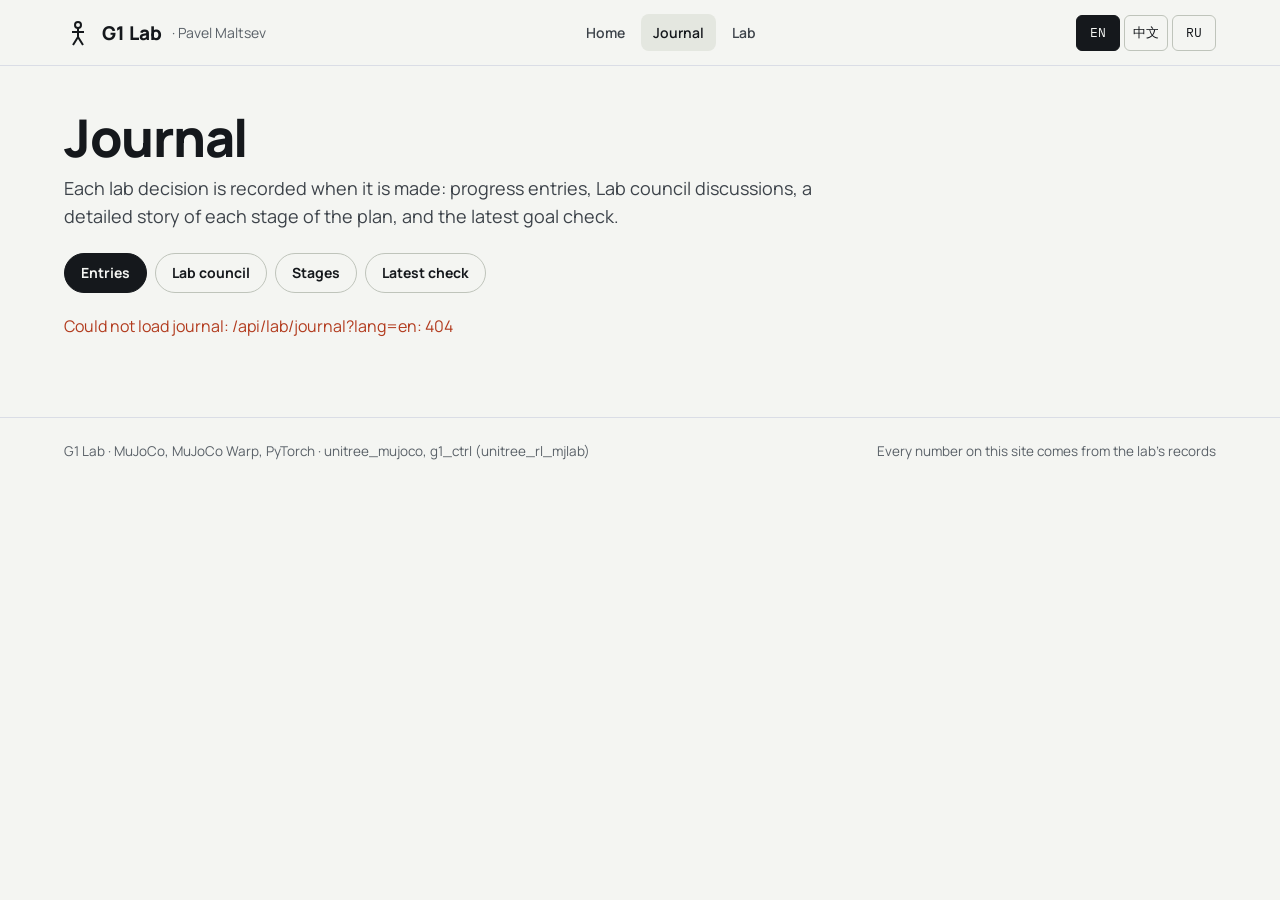
==== humanoid_sim/web/journal.html @ 0b7259b4 "G1 Lab: a home lab that teaches a Unitree G1 to walk, from scratch MuJoCo + PPO training of the Unit" ====
<!doctype html>
<html lang="ru">
  <head>
    <meta charset="utf-8" />
    <meta name="viewport" content="width=device-width, initial-scale=1" />
    <meta name="site-mode" content="live" />
    <title>Журнал · G1 Lab</title>
    <link rel="preconnect" href="https://fonts.googleapis.com" />
    <link
      rel="stylesheet"
      href="https://fonts.googleapis.com/css2?family=IBM+Plex+Mono:wght@400;500&family=Manrope:wght@400;500;600;700;800&display=swap"
    />
    <link rel="stylesheet" href="site.css" />
    <style>
      /* The journal page only; the shared tokens and components are in site.css. */
      .j-page {
        padding-top: 44px;
        padding-bottom: 64px;
        overflow-wrap: anywhere;
      }
      .j-page :is(a, button, summary, [role='tabpanel']):focus-visible {
        outline: 2px solid var(--link);
        outline-offset: 2px;
      }
      .j-head h1 {
        margin-bottom: 10px;
      }
      .j-head .lead {
        margin-bottom: 22px;
      }
      .j-tabs {
        margin-bottom: 22px;
      }
      .j-tabs .chip {
        display: inline-flex;
        align-items: center;
        gap: 8px;
      }
      .j-count {
        font-family: var(--mono);
        font-size: 12.5px;
        font-weight: 500;
        opacity: 0.8;
      }
      .j-count:empty {
        display: none;
      }
      .j-status {
        margin: 0 0 16px;
        color: var(--ink-3);
      }
      .j-status.error {
        color: var(--bad);
      }
      .j-status:empty {
        display: none;
      }
      .j-sr {
        position: absolute;
        width: 1px;
        height: 1px;
        overflow: hidden;
        clip: rect(0 0 0 0);
        white-space: nowrap;
      }

      /* Text */
      .j-meta {
        margin: 0;
        font-family: var(--mono);
        font-size: 12.5px;
        color: var(--ink-3);
      }
      .j-meta a {
        color: inherit;
        text-decoration: none;
      }
      .j-meta a:hover {
        color: var(--link);
        text-decoration: underline;
      }
      .j-title {
        margin: 0;
        font-size: 19px;
        line-height: 1.3;
        font-weight: 800;
        letter-spacing: 0;
      }
      .j-title a {
        color: inherit;
        text-decoration: none;
      }
      .j-title a:hover {
        color: var(--link);
      }
      .j-text p,
      .j-body > p {
        margin: 0 0 10px;
        max-width: 78ch;
        font-size: 15.5px;
        line-height: 1.62;
        color: var(--ink-2);
        white-space: pre-line;
      }
      .j-text p:last-child,
      .j-body > p:last-child {
        margin-bottom: 0;
      }
      .j-body > p b,
      .j-text b {
        color: var(--ink);
      }
      .j-tag {
        font-family: var(--mono);
        font-size: 12.5px;
        white-space: nowrap;
        color: var(--ink-4);
      }
      .j-tag.done {
        color: var(--good);
      }
      .j-tag.active {
        color: #b8470a;
      }
      .j-small {
        align-self: flex-start;
        min-height: 40px;
        padding: 0 16px;
        font-size: 14.5px;
      }

      /* Clips, pictures, figures */
      .j-clip {
        margin: 4px 0 0;
        max-width: 100%;
      }
      .j-play {
        position: relative;
        display: inline-block;
        max-width: 100%;
        padding: 0;
        border: 0;
        border-radius: 10px;
        overflow: hidden;
        background: #1b2027;
        cursor: pointer;
        vertical-align: top;
      }
      .j-play img,
      .j-still img {
        display: block;
        max-width: 100%;
        height: auto;
      }
      .j-play-label {
        position: absolute;
        left: 50%;
        top: 50%;
        transform: translate(-50%, -50%);
        padding: 9px 18px;
        border-radius: 999px;
        background: rgba(21, 24, 28, 0.84);
        color: #f4f5f2;
        font: 700 14px var(--sans);
        white-space: nowrap;
      }
      .j-play[aria-pressed='true'] .j-play-label {
        display: none;
      }
      .j-still {
        display: inline-block;
        max-width: 100%;
        margin-top: 4px;
        border: 1px solid var(--line);
        border-radius: 10px;
        overflow: hidden;
        align-self: flex-start;
      }
      .j-figure {
        margin: 6px 0 0;
      }
      .j-figure iframe {
        display: block;
        width: 100%;
        height: 680px; /* until the figure reports its own height */
        border: 0;
        border-radius: 10px;
        background: transparent;
      }
      .j-figure a {
        display: inline-block;
        margin-top: 6px;
        font-size: 13px;
      }

      /* Entries: the list, and beside it the plan, the latest check and the latest council */
      .j-layout {
        display: grid;
        grid-template-columns: minmax(0, 1fr);
        gap: 20px;
        align-items: start;
      }
      .j-list,
      .j-aside {
        display: flex;
        flex-direction: column;
        gap: 16px;
        min-width: 0;
      }
      @media (min-width: 980px) {
        .j-layout {
          grid-template-columns: minmax(0, 3fr) minmax(0, 2fr);
          gap: 28px;
        }
        .j-list {
          grid-column: 1;
          grid-row: 1;
        }
        .j-aside {
          grid-column: 2;
          grid-row: 1;
        }
      }
      .j-entry {
        gap: 10px;
      }
      .j-entry.j-focus {
        border-color: var(--accent-line);
        box-shadow: 0 0 0 3px var(--accent-soft);
      }
      .j-more {
        align-self: flex-start;
      }
      .j-aside .card {
        gap: 10px;
      }
      .j-aside .j-title {
        font-size: 17px;
        line-height: 1.35;
      }
      .j-aside h2.eyebrow {
        font-weight: 400;
      }
      .j-aside p {
        margin: 0;
        font-size: 14.5px;
        line-height: 1.55;
        color: var(--ink-2);
      }
      .j-plan {
        list-style: none;
        margin: 0;
        padding: 0;
      }
      .j-plan li {
        display: flex;
        justify-content: space-between;
        align-items: baseline;
        gap: 10px;
        padding: 9px 0;
        border-bottom: 1px solid var(--line-soft);
        font-size: 14.5px;
      }
      .j-plan li:last-child {
        border-bottom: 0;
      }
      .j-plan a {
        color: var(--ink);
        text-decoration: none;
      }
      .j-plan a:hover {
        color: var(--link);
        text-decoration: underline;
      }
      .j-ticks {
        font-family: var(--mono);
        font-weight: 700;
        letter-spacing: 2px;
      }
      .j-ticks .ok {
        color: var(--good);
      }
      .j-ticks .fail {
        color: var(--bad);
      }
      .j-ticks .unknown {
        color: var(--ink-4);
      }
      .j-now p {
        margin: 0;
        font-size: 14.5px;
        line-height: 1.55;
        color: var(--ink-2);
      }
      .j-now p + p {
        margin-top: 6px;
      }
      .j-stale {
        padding: 8px 12px;
        border-radius: 8px;
        background: var(--accent-soft);
        border: 1px solid var(--accent-line);
      }

      /* Folding blocks (council iterations, path steps) */
      details.j-fold > summary {
        position: relative;
        display: flex;
        flex-direction: column;
        gap: 4px;
        padding-left: 22px;
        list-style: none;
        cursor: pointer;
      }
      details.j-fold > summary::-webkit-details-marker {
        display: none;
      }
      details.j-fold > summary::before {
        content: '▸';
        position: absolute;
        left: 0;
        top: 0;
        color: var(--ink-3);
      }
      details.j-fold[open] > summary::before {
        content: '▾';
      }
      details.j-fold[open] > summary .j-note {
        display: none;
      }
      .j-note {
        font-size: 14.5px;
        line-height: 1.5;
        color: var(--ink-3);
      }
      .j-body {
        margin-top: 14px;
        display: flex;
        flex-direction: column;
        gap: 12px;
        min-width: 0;
      }

      /* Lab council */
      .j-council {
        display: flex;
        flex-direction: column;
        gap: 16px;
      }
      .j-said {
        list-style: none;
        margin: 0;
        padding: 0;
        display: flex;
        flex-direction: column;
        gap: 12px;
      }
      .j-said li {
        display: grid;
        grid-template-columns: 112px minmax(0, 1fr);
        gap: 12px;
        align-items: start;
      }
      .j-said p {
        margin: 0;
        font-size: 15px;
        line-height: 1.58;
        color: var(--ink-2);
        white-space: pre-line;
      }
      .j-role {
        padding: 4px 6px;
        border-radius: 6px;
        background: var(--ink-3);
        color: #ffffff;
        font-size: 12.5px;
        font-weight: 700;
        text-align: center;
      }
      .j-role.lead {
        background: var(--ink);
      }
      .j-role.scout {
        background: var(--link);
      }
      .j-role.critic {
        background: var(--bad);
      }
      .j-role.analyst {
        background: var(--good);
      }
      .j-role.watch {
        background: #6b5617;
      }
      .j-role.chronicler {
        background: #6c4a96;
      }
      .j-role.engineer {
        background: #24676b;
      }
      .j-decision {
        padding: 12px 14px;
        border-radius: 10px;
        background: var(--ground);
        font-size: 15px;
        line-height: 1.58;
        white-space: pre-line;
      }
      @media (max-width: 560px) {
        .j-said li {
          grid-template-columns: minmax(0, 1fr);
          gap: 4px;
        }
        .j-role {
          justify-self: start;
          padding: 3px 10px;
        }
      }

      /* Stages: the roadmap, and one stage's story */
      .j-stages {
        list-style: none;
        margin: 0;
        padding: 0;
        display: grid;
        grid-template-columns: repeat(auto-fill, minmax(min(100%, 340px), 1fr));
        gap: 16px;
      }
      .j-stage {
        gap: 10px;
      }
      /* The stages done and under way are told at full width, the ones ahead side by side. */
      .j-stage.done,
      .j-stage.active {
        grid-column: 1 / -1;
      }
      .j-stage .j-text p {
        font-size: 15px;
      }
      .j-stage .button {
        margin-top: auto;
      }
      .j-back {
        margin: 0 0 14px;
        font-weight: 700;
      }
      .j-story {
        display: flex;
        flex-direction: column;
        gap: 18px;
      }
      .j-story-head {
        gap: 10px;
      }
      .j-story-head h2 {
        font-size: clamp(24px, 3.4vw, 30px);
        line-height: 1.15;
      }
      .j-toc {
        display: flex;
        flex-wrap: wrap;
        gap: 6px;
        margin-top: 6px;
      }
      .j-toc button {
        max-width: 100%;
        min-height: 36px;
        padding: 6px 12px;
        border: 1px solid #bfc4bb;
        border-radius: 999px;
        background: var(--card);
        color: var(--ink);
        font: 600 13.5px var(--sans);
        text-align: left;
        cursor: pointer;
      }
      .j-section {
        gap: 12px;
      }
      .j-section h3 {
        font-size: 20px;
      }
      .v-best {
        --v: var(--good);
        --vt: var(--good);
      }
      .v-control {
        --v: #9aa3ab;
        --vt: var(--ink-3);
      }
      .v-dead_end {
        --v: var(--bad);
        --vt: var(--bad);
      }
      .v-active {
        --v: var(--accent);
        --vt: #b8470a;
      }
      .j-strip {
        display: flex;
        gap: 2px;
      }
      .j-strip button {
        flex: 1 1 0;
        min-width: 0;
        height: 34px;
        padding: 0;
        border: 0;
        border-radius: 3px;
        background: var(--v, var(--line));
        cursor: pointer;
      }
      .j-strip button:hover {
        outline: 2px solid var(--ink);
        outline-offset: 1px;
      }
      .j-legend {
        display: flex;
        flex-wrap: wrap;
        gap: 6px 16px;
        margin: 0;
        font-size: 13.5px;
        color: var(--ink-2);
      }
      .j-legend i {
        display: inline-block;
        width: 10px;
        height: 10px;
        margin-right: 6px;
        border-radius: 2px;
        background: var(--v);
      }
      .j-hint {
        margin: 0;
        font-size: 14px;
        line-height: 1.5;
        color: var(--ink-3);
      }
      .j-link {
        padding: 0;
        border: 0;
        background: none;
        color: var(--link);
        font: inherit;
        font-weight: 700;
        cursor: pointer;
      }
      .j-steps {
        list-style: none;
        margin: 0;
        padding: 0;
        border-top: 1px solid var(--line-soft);
      }
      .j-steps > li {
        padding: 10px 0 10px 12px;
        border-left: 3px solid var(--v, var(--line));
        border-bottom: 1px solid var(--line-soft);
      }
      details.j-step > summary {
        flex-direction: row;
        flex-wrap: wrap;
        align-items: baseline;
        column-gap: 10px;
      }
      .j-step-n {
        min-width: 2ch;
        font-family: var(--mono);
        font-size: 13px;
        color: var(--ink-4);
      }
      .j-step-title {
        margin: 0;
        font-size: 15.5px;
        line-height: 1.4;
        font-weight: 700;
      }
      .j-verdict {
        font-family: var(--mono);
        font-size: 12.5px;
        color: var(--vt, var(--ink-3));
        white-space: nowrap;
      }
      .j-has-clip {
        font-size: 12px;
        color: var(--ink-3);
      }
      .j-steps .j-body > p {
        font-size: 15px;
      }
      .j-races {
        display: grid;
        grid-template-columns: repeat(auto-fill, minmax(min(100%, 320px), 1fr));
        gap: 16px;
      }
      .j-race-card {
        gap: 10px;
        background: var(--ground);
      }
      .j-race-card .j-text p {
        font-size: 14.5px;
      }

      /* The latest goal check */
      .j-check {
        gap: 12px;
      }
      .j-score {
        margin: 0;
        font-size: 16px;
        font-weight: 700;
      }
      table.j-checks {
        min-width: 0;
      }
      table.j-checks .j-mark {
        display: inline-block;
        min-width: 1.4em;
        font-family: var(--mono);
        font-weight: 700;
        color: var(--ink-4);
      }
      table.j-checks .ok .j-mark {
        color: var(--good);
      }
      table.j-checks .fail .j-mark,
      table.j-checks .fail td.num {
        color: var(--bad);
      }
      @media (max-width: 640px) {
        table.j-checks thead {
          position: absolute;
          width: 1px;
          height: 1px;
          overflow: hidden;
          clip: rect(0 0 0 0);
        }
        table.j-checks tr {
          display: grid;
          grid-template-columns: minmax(0, 1fr) minmax(0, 1fr);
          column-gap: 12px;
          padding: 10px 0;
          border-bottom: 1px solid var(--line);
        }
        table.j-checks td {
          display: block;
          padding: 2px 0;
          border: 0;
        }
        table.j-checks td:first-child {
          grid-column: 1 / -1;
          font-weight: 700;
        }
        table.j-checks td[data-label]::before {
          content: attr(data-label);
          display: block;
          font: 700 11.5px var(--sans);
          letter-spacing: 0.04em;
          text-transform: uppercase;
          color: var(--ink-3);
        }
      }
    </style>
  </head>
  <body>
    <main class="wrap j-page">
      <div class="j-head">
        <h1>Журнал</h1>
        <p class="lead">
          Каждое решение лаборатории записывается тогда, когда его принимают: записи о ходе работы,
          обсуждения совета лаборатории, подробный рассказ о каждом этапе плана и последняя проверка цели.
        </p>
      </div>
      <div id="journal-tabs" class="chips j-tabs" role="tablist" aria-label="Разделы журнала">
        <button
          type="button"
          class="chip"
          role="tab"
          id="tab-entries"
          data-view="entries"
          aria-controls="view-entries"
          aria-selected="true"
        >
          Записи <span class="j-count" data-count="entries"></span>
        </button>
        <button
          type="button"
          class="chip"
          role="tab"
          id="tab-council"
          data-view="council"
          aria-controls="view-council"
          aria-selected="false"
          tabindex="-1"
        >
          Совет лаборатории <span class="j-count" data-count="council"></span>
        </button>
        <button
          type="button"
          class="chip"
          role="tab"
          id="tab-stages"
          data-view="stages"
          aria-controls="view-stages"
          aria-selected="false"
          tabindex="-1"
        >
          Этапы <span class="j-count" data-count="stages"></span>
        </button>
        <button
          type="button"
          class="chip"
          role="tab"
          id="tab-check"
          data-view="check"
          aria-controls="view-check"
          aria-selected="false"
          tabindex="-1"
        >
          Последняя проверка <span class="j-count" data-count="check"></span>
        </button>
      </div>
      <p id="journal-status" class="j-status" role="status">Загружаем журнал…</p>
      <section id="view-entries" role="tabpanel" aria-labelledby="tab-entries" tabindex="0"></section>
      <section id="view-council" role="tabpanel" aria-labelledby="tab-council" tabindex="0" hidden></section>
      <section id="view-stages" role="tabpanel" aria-labelledby="tab-stages" tabindex="0" hidden></section>
      <section id="view-check" role="tabpanel" aria-labelledby="tab-check" tabindex="0" hidden></section>
    </main>
    <script type="module" src="journal.js"></script>
  </body>
</html>
---- humanoid_sim/web/site.css ----
/* The lab's single site (site.html, journal.html, lab.html): one look for the public pages and the lab's own.
   Light only; the tokens are the design of the Unitree mockup (Manrope + IBM Plex Mono, ink on a pale ground,
   one orange accent for "in progress"). */
:root {
  color-scheme: light;
  --ground: #f4f5f2;
  --card: #ffffff;
  --line: #dadde6;
  --line-soft: #eceee9;
  --ink: #15181c;
  --ink-2: #3d434a;
  --ink-3: #5a6168;
  --ink-4: #8a9199;
  --dark: #15181c;
  --dark-line: #343b44;
  --dark-ink: #c9cfd5;
  --dark-ink-2: #b9c0c7;
  --accent: #e8590c;
  --accent-soft: #fff4ec;
  --accent-line: #f0b28e;
  --good: #1f7a4d;
  --bad: #b23b1e;
  --link: #0b5fa5;
  --link-hover: #083f6e;
  --link-on-dark: #8cc4f2;
  --sans: 'Manrope', system-ui, sans-serif;
  --mono: 'IBM Plex Mono', ui-monospace, monospace;
  --wide: 1200px;
  --radius: 14px;
}
* {
  box-sizing: border-box;
}
html {
  scroll-behavior: smooth;
}
body {
  margin: 0;
  background: var(--ground);
  color: var(--ink);
  font-family: var(--sans);
  -webkit-font-smoothing: antialiased;
}
a {
  color: var(--link);
}
a:hover {
  color: var(--link-hover);
}
code {
  font-family: var(--mono);
  font-size: 0.92em;
}
img {
  max-width: 100%;
}
.wrap {
  max-width: var(--wide);
  margin: 0 auto;
  padding: 0 24px;
}
.section {
  padding: 56px 0;
}
.band {
  background: var(--card);
  border-top: 1px solid var(--line);
  border-bottom: 1px solid var(--line);
}
.dark {
  background: var(--dark);
  color: #f4f5f2;
}
.dark p {
  color: var(--dark-ink-2);
}
.dark a {
  color: var(--link-on-dark);
}
h1 {
  margin: 0;
  font-size: clamp(34px, 4.8vw, 52px);
  line-height: 1.06;
  letter-spacing: -0.025em;
  font-weight: 800;
}
h2 {
  margin: 0 0 6px;
  font-size: 30px;
  font-weight: 800;
  letter-spacing: -0.015em;
}
h3 {
  margin: 0;
  font-size: 18px;
  font-weight: 800;
}
.lead {
  margin: 0;
  font-size: 18px;
  line-height: 1.55;
  color: var(--ink-2);
  max-width: 760px;
}
.note {
  margin: 0 0 24px;
  font-size: 16px;
  line-height: 1.55;
  color: var(--ink-2);
  max-width: 860px;
}
.eyebrow {
  margin: 0;
  font-family: var(--mono);
  font-size: 13px;
  letter-spacing: 0.06em;
  text-transform: uppercase;
  color: var(--ink-3);
}
.mono {
  font-family: var(--mono);
}
.muted {
  color: var(--ink-3);
}
.weak {
  color: var(--bad);
}
.grid {
  display: grid;
  gap: 16px;
}
.grid.cards-220 {
  grid-template-columns: repeat(auto-fit, minmax(220px, 1fr));
}
.grid.cards-260 {
  grid-template-columns: repeat(auto-fill, minmax(260px, 1fr));
}
.grid.cards-340 {
  grid-template-columns: repeat(auto-fit, minmax(340px, 1fr));
}
.card {
  background: var(--card);
  border: 1px solid var(--line);
  border-radius: var(--radius);
  padding: 20px;
  display: flex;
  flex-direction: column;
  gap: 8px;
}
.card.accent {
  background: var(--accent-soft);
  border-color: var(--accent-line);
}
.dark .card {
  background: transparent;
  border-color: var(--dark-line);
}
.stat {
  font-family: var(--mono);
  font-size: 34px;
  font-weight: 500;
  letter-spacing: -0.02em;
}
.media {
  background: #1b2027;
  border-radius: 12px;
  overflow: hidden;
}
.media img {
  display: block;
  width: 100%;
  height: 100%;
  object-fit: cover;
}
.clip-card {
  margin: 0;
  border: 1px solid var(--line);
  border-radius: 12px;
  overflow: hidden;
  background: var(--card);
  display: flex;
  flex-direction: column;
}
.clip-card .media {
  border-radius: 0;
  aspect-ratio: 4 / 3;
}
.clip-card figcaption {
  padding: 12px 14px;
  display: flex;
  flex-direction: column;
  gap: 4px;
  font-size: 13.5px;
  line-height: 1.45;
  color: var(--ink-2);
}
.clip-card figcaption b {
  font-size: 16px;
  color: var(--ink);
}
.button {
  display: inline-flex;
  align-items: center;
  justify-content: center;
  min-height: 48px;
  padding: 0 22px;
  border-radius: 10px;
  background: var(--ink);
  color: #f4f5f2;
  border: 1.5px solid var(--ink);
  text-decoration: none;
  font: 700 16px var(--sans);
  cursor: pointer;
}
.button:hover {
  color: #ffffff;
}
.button.ghost {
  background: transparent;
  color: var(--ink);
}
.chips {
  display: flex;
  flex-wrap: wrap;
  gap: 8px;
}
.chip {
  min-height: 40px;
  padding: 0 16px;
  border-radius: 999px;
  border: 1px solid #bfc4bb;
  background: transparent;
  color: var(--ink);
  font: 700 14px var(--sans);
  cursor: pointer;
}
.chip[aria-pressed='true'],
.chip[aria-selected='true'] {
  background: var(--ink);
  border-color: var(--ink);
  color: #f4f5f2;
}
table.data {
  border-collapse: collapse;
  width: 100%;
  min-width: 640px;
  font-size: 15px;
}
table.data th,
table.data td {
  text-align: left;
  padding: 10px 12px;
  border-bottom: 1px solid var(--line);
  vertical-align: top;
}
table.data th {
  font-weight: 700;
  font-size: 13px;
  color: var(--ink-3);
  text-transform: uppercase;
  letter-spacing: 0.04em;
}
table.data td.num {
  font-family: var(--mono);
  font-size: 14px;
}
.scroll-x {
  overflow-x: auto;
}

/* Header shared by every page (site.js renderHeader). */
.site-header {
  border-bottom: 1px solid var(--line);
  background: var(--ground);
  position: sticky;
  top: 0;
  z-index: 10;
}
.site-header .wrap {
  padding-top: 14px;
  padding-bottom: 14px;
  display: flex;
  flex-wrap: wrap;
  align-items: center;
  justify-content: space-between;
  gap: 12px;
}
.brand {
  display: flex;
  align-items: center;
  gap: 10px;
  text-decoration: none;
  color: var(--ink);
}
.brand b {
  font-size: 19px;
  font-weight: 800;
}
.brand span {
  font-size: 14px;
  color: var(--ink-3);
}
.site-nav {
  display: flex;
  flex-wrap: wrap;
  gap: 4px;
  font-size: 14px;
  font-weight: 600;
}
.site-nav a {
  padding: 9px 12px;
  border-radius: 8px;
  text-decoration: none;
  color: var(--ink-2);
}
.site-nav a[aria-current='page'] {
  background: #e4e7e0;
  color: var(--ink);
}
.languages {
  display: flex;
  gap: 4px;
  font-family: var(--mono);
  font-size: 13px;
}
.languages button {
  min-width: 44px;
  min-height: 36px;
  border: 1px solid #bfc4bb;
  background: transparent;
  color: var(--ink);
  border-radius: 6px;
  font: inherit;
  cursor: pointer;
}
.languages button[aria-pressed='true'] {
  border-color: var(--ink);
  background: var(--ink);
  color: #f4f5f2;
}
.site-footer {
  border-top: 1px solid var(--line);
}
.site-footer .wrap {
  padding-top: 24px;
  padding-bottom: 24px;
  display: flex;
  flex-wrap: wrap;
  justify-content: space-between;
  gap: 12px;
  font-size: 13.5px;
  color: var(--ink-3);
}
@media (max-width: 640px) {
  /* One compact bar on a phone: brand and languages on the first row, the pages below; not sticky. */
  .site-header {
    position: static;
  }
  .site-header .wrap {
    padding-top: 10px;
    padding-bottom: 10px;
    gap: 6px 10px;
  }
  .brand span {
    display: none;
  }
  .site-nav {
    order: 3;
    width: 100%;
  }
  .site-nav a {
    padding: 7px 10px;
  }
  .languages button {
    min-width: 40px;
    min-height: 34px;
  }
  .section {
    padding: 40px 0;
  }
  h2 {
    font-size: 26px;
  }
  .wrap {
    padding: 0 16px;
  }
}
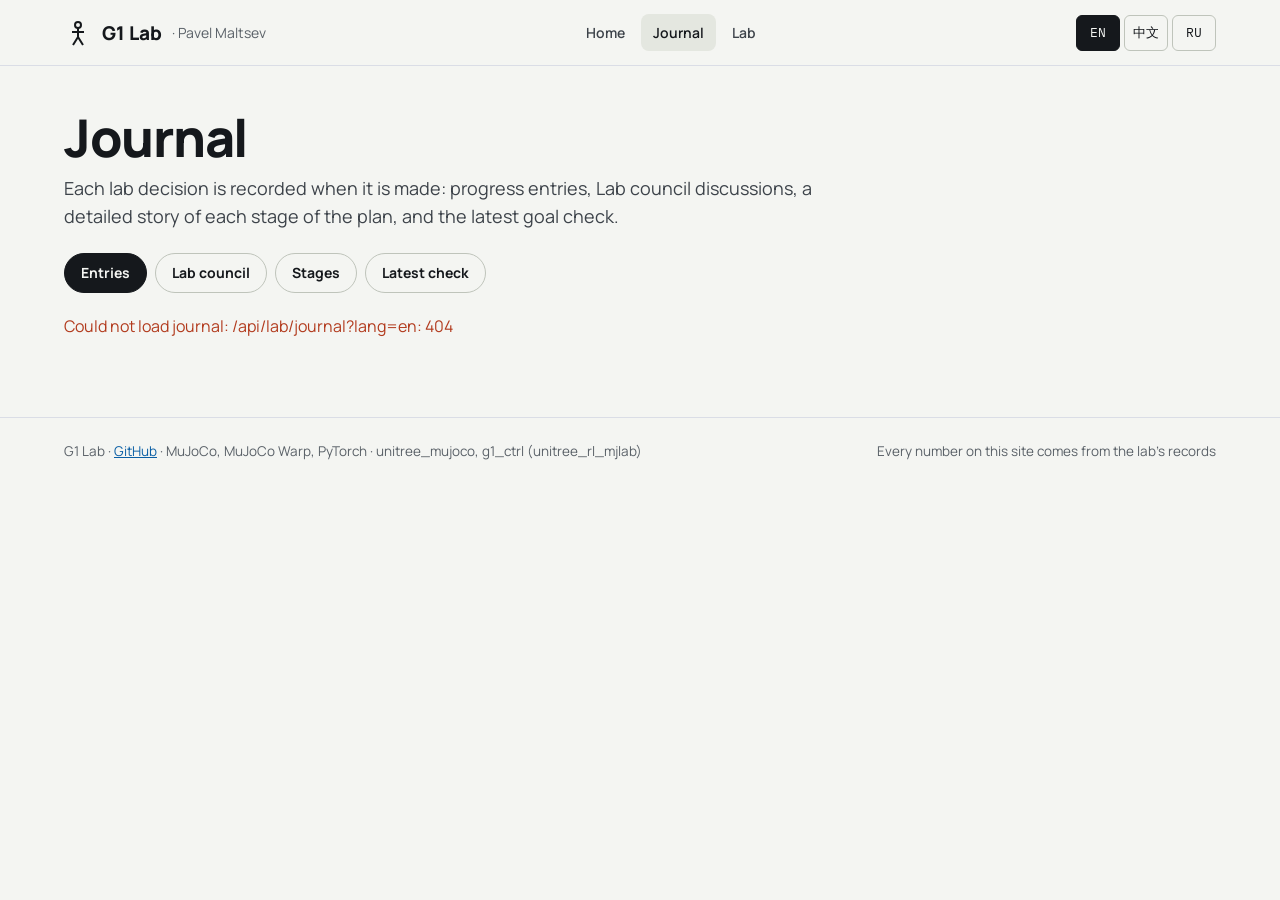
==== commit f7ccf805: "Lab update 2026-10-25 - lab-knowledge: branches 47-49, symmetry and speed (critic it45r) - progres: " ====
--- a/humanoid_sim/web/journal.html
+++ b/humanoid_sim/web/journal.html
@@ -398,6 +398,9 @@
       .j-role.engineer {
         background: #24676b;
       }
+      .j-role.reviewer {
+        background: #8a4a12;
+      }
       .j-decision {
         padding: 12px 14px;
         border-radius: 10px;
@@ -626,6 +629,19 @@
       table.j-checks .fail td.num {
         color: var(--bad);
       }
+      /* The skills check: a heading row per skill, the note of what held in the last column */
+      table.j-skills tr.j-skill th {
+        padding-top: 16px;
+        text-align: left;
+        font-weight: 800;
+        color: var(--ink);
+      }
+      table.j-skills td.j-note {
+        font-size: 13.5px;
+      }
+      table.j-skills .fail td.j-note {
+        color: var(--bad);
+      }
       @media (max-width: 640px) {
         table.j-checks thead {
           position: absolute;
@@ -646,7 +662,8 @@
           padding: 2px 0;
           border: 0;
         }
-        table.j-checks td:first-child {
+        table.j-checks td:first-child,
+        table.j-skills tr.j-skill th {
           grid-column: 1 / -1;
           font-weight: 700;
         }
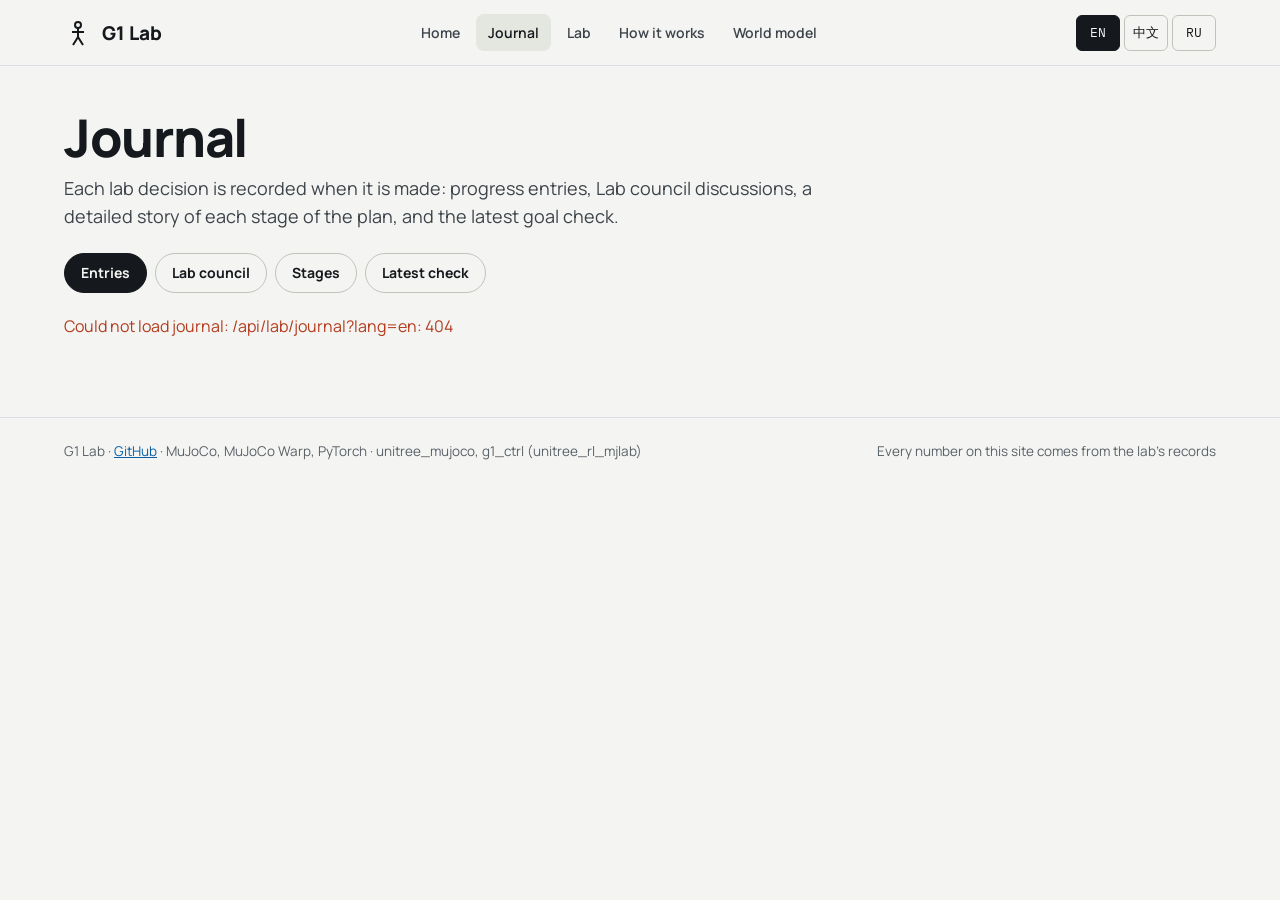
==== commit 5126adb2: "Lab update 2026-10-30 - tests: the home page without number cards; world.html's posters checked agai" ====
--- a/humanoid_sim/web/journal.html
+++ b/humanoid_sim/web/journal.html
@@ -1,747 +1,745 @@
-<!doctype html>
-<html lang="ru">
-  <head>
-    <meta charset="utf-8" />
-    <meta name="viewport" content="width=device-width, initial-scale=1" />
-    <meta name="site-mode" content="live" />
-    <title>Журнал · G1 Lab</title>
-    <link rel="preconnect" href="https://fonts.googleapis.com" />
-    <link
-      rel="stylesheet"
-      href="https://fonts.googleapis.com/css2?family=IBM+Plex+Mono:wght@400;500&family=Manrope:wght@400;500;600;700;800&display=swap"
-    />
-    <link rel="stylesheet" href="site.css" />
-    <style>
-      /* The journal page only; the shared tokens and components are in site.css. */
-      .j-page {
-        padding-top: 44px;
-        padding-bottom: 64px;
-        overflow-wrap: anywhere;
-      }
-      .j-page :is(a, button, summary, [role='tabpanel']):focus-visible {
-        outline: 2px solid var(--link);
-        outline-offset: 2px;
-      }
-      .j-head h1 {
-        margin-bottom: 10px;
-      }
-      .j-head .lead {
-        margin-bottom: 22px;
-      }
-      .j-tabs {
-        margin-bottom: 22px;
-      }
-      .j-tabs .chip {
-        display: inline-flex;
-        align-items: center;
-        gap: 8px;
-      }
-      .j-count {
-        font-family: var(--mono);
-        font-size: 12.5px;
-        font-weight: 500;
-        opacity: 0.8;
-      }
-      .j-count:empty {
-        display: none;
-      }
-      .j-status {
-        margin: 0 0 16px;
-        color: var(--ink-3);
-      }
-      .j-status.error {
-        color: var(--bad);
-      }
-      .j-status:empty {
-        display: none;
-      }
-      .j-sr {
-        position: absolute;
-        width: 1px;
-        height: 1px;
-        overflow: hidden;
-        clip: rect(0 0 0 0);
-        white-space: nowrap;
-      }
-
-      /* Text */
-      .j-meta {
-        margin: 0;
-        font-family: var(--mono);
-        font-size: 12.5px;
-        color: var(--ink-3);
-      }
-      .j-meta a {
-        color: inherit;
-        text-decoration: none;
-      }
-      .j-meta a:hover {
-        color: var(--link);
-        text-decoration: underline;
-      }
-      .j-title {
-        margin: 0;
-        font-size: 19px;
-        line-height: 1.3;
-        font-weight: 800;
-        letter-spacing: 0;
-      }
-      .j-title a {
-        color: inherit;
-        text-decoration: none;
-      }
-      .j-title a:hover {
-        color: var(--link);
-      }
-      .j-text p,
-      .j-body > p {
-        margin: 0 0 10px;
-        max-width: 78ch;
-        font-size: 15.5px;
-        line-height: 1.62;
-        color: var(--ink-2);
-        white-space: pre-line;
-      }
-      .j-text p:last-child,
-      .j-body > p:last-child {
-        margin-bottom: 0;
-      }
-      .j-body > p b,
-      .j-text b {
-        color: var(--ink);
-      }
-      .j-tag {
-        font-family: var(--mono);
-        font-size: 12.5px;
-        white-space: nowrap;
-        color: var(--ink-4);
-      }
-      .j-tag.done {
-        color: var(--good);
-      }
-      .j-tag.active {
-        color: #b8470a;
-      }
-      .j-small {
-        align-self: flex-start;
-        min-height: 40px;
-        padding: 0 16px;
-        font-size: 14.5px;
-      }
-
-      /* Clips, pictures, figures */
-      .j-clip {
-        margin: 4px 0 0;
-        max-width: 100%;
-      }
-      .j-play {
-        position: relative;
-        display: inline-block;
-        max-width: 100%;
-        padding: 0;
-        border: 0;
-        border-radius: 10px;
-        overflow: hidden;
-        background: #1b2027;
-        cursor: pointer;
-        vertical-align: top;
-      }
-      .j-play img,
-      .j-still img {
-        display: block;
-        max-width: 100%;
-        height: auto;
-      }
-      .j-play-label {
-        position: absolute;
-        left: 50%;
-        top: 50%;
-        transform: translate(-50%, -50%);
-        padding: 9px 18px;
-        border-radius: 999px;
-        background: rgba(21, 24, 28, 0.84);
-        color: #f4f5f2;
-        font: 700 14px var(--sans);
-        white-space: nowrap;
-      }
-      .j-play[aria-pressed='true'] .j-play-label {
-        display: none;
-      }
-      .j-still {
-        display: inline-block;
-        max-width: 100%;
-        margin-top: 4px;
-        border: 1px solid var(--line);
-        border-radius: 10px;
-        overflow: hidden;
-        align-self: flex-start;
-      }
-      .j-figure {
-        margin: 6px 0 0;
-      }
-      .j-figure iframe {
-        display: block;
-        width: 100%;
-        height: 680px; /* until the figure reports its own height */
-        border: 0;
-        border-radius: 10px;
-        background: transparent;
-      }
-      .j-figure a {
-        display: inline-block;
-        margin-top: 6px;
-        font-size: 13px;
-      }
-
-      /* Entries: the list, and beside it the plan, the latest check and the latest council */
-      .j-layout {
-        display: grid;
-        grid-template-columns: minmax(0, 1fr);
-        gap: 20px;
-        align-items: start;
-      }
-      .j-list,
-      .j-aside {
-        display: flex;
-        flex-direction: column;
-        gap: 16px;
-        min-width: 0;
-      }
-      @media (min-width: 980px) {
-        .j-layout {
-          grid-template-columns: minmax(0, 3fr) minmax(0, 2fr);
-          gap: 28px;
-        }
-        .j-list {
-          grid-column: 1;
-          grid-row: 1;
-        }
-        .j-aside {
-          grid-column: 2;
-          grid-row: 1;
-        }
-      }
-      .j-entry {
-        gap: 10px;
-      }
-      .j-entry.j-focus {
-        border-color: var(--accent-line);
-        box-shadow: 0 0 0 3px var(--accent-soft);
-      }
-      .j-more {
-        align-self: flex-start;
-      }
-      .j-aside .card {
-        gap: 10px;
-      }
-      .j-aside .j-title {
-        font-size: 17px;
-        line-height: 1.35;
-      }
-      .j-aside h2.eyebrow {
-        font-weight: 400;
-      }
-      .j-aside p {
-        margin: 0;
-        font-size: 14.5px;
-        line-height: 1.55;
-        color: var(--ink-2);
-      }
-      .j-plan {
-        list-style: none;
-        margin: 0;
-        padding: 0;
-      }
-      .j-plan li {
-        display: flex;
-        justify-content: space-between;
-        align-items: baseline;
-        gap: 10px;
-        padding: 9px 0;
-        border-bottom: 1px solid var(--line-soft);
-        font-size: 14.5px;
-      }
-      .j-plan li:last-child {
-        border-bottom: 0;
-      }
-      .j-plan a {
-        color: var(--ink);
-        text-decoration: none;
-      }
-      .j-plan a:hover {
-        color: var(--link);
-        text-decoration: underline;
-      }
-      .j-ticks {
-        font-family: var(--mono);
-        font-weight: 700;
-        letter-spacing: 2px;
-      }
-      .j-ticks .ok {
-        color: var(--good);
-      }
-      .j-ticks .fail {
-        color: var(--bad);
-      }
-      .j-ticks .unknown {
-        color: var(--ink-4);
-      }
-      .j-now p {
-        margin: 0;
-        font-size: 14.5px;
-        line-height: 1.55;
-        color: var(--ink-2);
-      }
-      .j-now p + p {
-        margin-top: 6px;
-      }
-      .j-stale {
-        padding: 8px 12px;
-        border-radius: 8px;
-        background: var(--accent-soft);
-        border: 1px solid var(--accent-line);
-      }
-
-      /* Folding blocks (council iterations, path steps) */
-      details.j-fold > summary {
-        position: relative;
-        display: flex;
-        flex-direction: column;
-        gap: 4px;
-        padding-left: 22px;
-        list-style: none;
-        cursor: pointer;
-      }
-      details.j-fold > summary::-webkit-details-marker {
-        display: none;
-      }
-      details.j-fold > summary::before {
-        content: '▸';
-        position: absolute;
-        left: 0;
-        top: 0;
-        color: var(--ink-3);
-      }
-      details.j-fold[open] > summary::before {
-        content: '▾';
-      }
-      details.j-fold[open] > summary .j-note {
-        display: none;
-      }
-      .j-note {
-        font-size: 14.5px;
-        line-height: 1.5;
-        color: var(--ink-3);
-      }
-      .j-body {
-        margin-top: 14px;
-        display: flex;
-        flex-direction: column;
-        gap: 12px;
-        min-width: 0;
-      }
-
-      /* Lab council */
-      .j-council {
-        display: flex;
-        flex-direction: column;
-        gap: 16px;
-      }
-      .j-said {
-        list-style: none;
-        margin: 0;
-        padding: 0;
-        display: flex;
-        flex-direction: column;
-        gap: 12px;
-      }
-      .j-said li {
-        display: grid;
-        grid-template-columns: 112px minmax(0, 1fr);
-        gap: 12px;
-        align-items: start;
-      }
-      .j-said p {
-        margin: 0;
-        font-size: 15px;
-        line-height: 1.58;
-        color: var(--ink-2);
-        white-space: pre-line;
-      }
-      .j-role {
-        padding: 4px 6px;
-        border-radius: 6px;
-        background: var(--ink-3);
-        color: #ffffff;
-        font-size: 12.5px;
-        font-weight: 700;
-        text-align: center;
-      }
-      .j-role.lead {
-        background: var(--ink);
-      }
-      .j-role.scout {
-        background: var(--link);
-      }
-      .j-role.critic {
-        background: var(--bad);
-      }
-      .j-role.analyst {
-        background: var(--good);
-      }
-      .j-role.watch {
-        background: #6b5617;
-      }
-      .j-role.chronicler {
-        background: #6c4a96;
-      }
-      .j-role.engineer {
-        background: #24676b;
-      }
-      .j-role.reviewer {
-        background: #8a4a12;
-      }
-      .j-decision {
-        padding: 12px 14px;
-        border-radius: 10px;
-        background: var(--ground);
-        font-size: 15px;
-        line-height: 1.58;
-        white-space: pre-line;
-      }
-      @media (max-width: 560px) {
-        .j-said li {
-          grid-template-columns: minmax(0, 1fr);
-          gap: 4px;
-        }
-        .j-role {
-          justify-self: start;
-          padding: 3px 10px;
-        }
-      }
-
-      /* Stages: the roadmap, and one stage's story */
-      .j-stages {
-        list-style: none;
-        margin: 0;
-        padding: 0;
-        display: grid;
-        grid-template-columns: repeat(auto-fill, minmax(min(100%, 340px), 1fr));
-        gap: 16px;
-      }
-      .j-stage {
-        gap: 10px;
-      }
-      /* The stages done and under way are told at full width, the ones ahead side by side. */
-      .j-stage.done,
-      .j-stage.active {
-        grid-column: 1 / -1;
-      }
-      .j-stage .j-text p {
-        font-size: 15px;
-      }
-      .j-stage .button {
-        margin-top: auto;
-      }
-      .j-back {
-        margin: 0 0 14px;
-        font-weight: 700;
-      }
-      .j-story {
-        display: flex;
-        flex-direction: column;
-        gap: 18px;
-      }
-      .j-story-head {
-        gap: 10px;
-      }
-      .j-story-head h2 {
-        font-size: clamp(24px, 3.4vw, 30px);
-        line-height: 1.15;
-      }
-      .j-toc {
-        display: flex;
-        flex-wrap: wrap;
-        gap: 6px;
-        margin-top: 6px;
-      }
-      .j-toc button {
-        max-width: 100%;
-        min-height: 36px;
-        padding: 6px 12px;
-        border: 1px solid #bfc4bb;
-        border-radius: 999px;
-        background: var(--card);
-        color: var(--ink);
-        font: 600 13.5px var(--sans);
-        text-align: left;
-        cursor: pointer;
-      }
-      .j-section {
-        gap: 12px;
-      }
-      .j-section h3 {
-        font-size: 20px;
-      }
-      .v-best {
-        --v: var(--good);
-        --vt: var(--good);
-      }
-      .v-control {
-        --v: #9aa3ab;
-        --vt: var(--ink-3);
-      }
-      .v-dead_end {
-        --v: var(--bad);
-        --vt: var(--bad);
-      }
-      .v-active {
-        --v: var(--accent);
-        --vt: #b8470a;
-      }
-      .j-strip {
-        display: flex;
-        gap: 2px;
-      }
-      .j-strip button {
-        flex: 1 1 0;
-        min-width: 0;
-        height: 34px;
-        padding: 0;
-        border: 0;
-        border-radius: 3px;
-        background: var(--v, var(--line));
-        cursor: pointer;
-      }
-      .j-strip button:hover {
-        outline: 2px solid var(--ink);
-        outline-offset: 1px;
-      }
-      .j-legend {
-        display: flex;
-        flex-wrap: wrap;
-        gap: 6px 16px;
-        margin: 0;
-        font-size: 13.5px;
-        color: var(--ink-2);
-      }
-      .j-legend i {
-        display: inline-block;
-        width: 10px;
-        height: 10px;
-        margin-right: 6px;
-        border-radius: 2px;
-        background: var(--v);
-      }
-      .j-hint {
-        margin: 0;
-        font-size: 14px;
-        line-height: 1.5;
-        color: var(--ink-3);
-      }
-      .j-link {
-        padding: 0;
-        border: 0;
-        background: none;
-        color: var(--link);
-        font: inherit;
-        font-weight: 700;
-        cursor: pointer;
-      }
-      .j-steps {
-        list-style: none;
-        margin: 0;
-        padding: 0;
-        border-top: 1px solid var(--line-soft);
-      }
-      .j-steps > li {
-        padding: 10px 0 10px 12px;
-        border-left: 3px solid var(--v, var(--line));
-        border-bottom: 1px solid var(--line-soft);
-      }
-      details.j-step > summary {
-        flex-direction: row;
-        flex-wrap: wrap;
-        align-items: baseline;
-        column-gap: 10px;
-      }
-      .j-step-n {
-        min-width: 2ch;
-        font-family: var(--mono);
-        font-size: 13px;
-        color: var(--ink-4);
-      }
-      .j-step-title {
-        margin: 0;
-        font-size: 15.5px;
-        line-height: 1.4;
-        font-weight: 700;
-      }
-      .j-verdict {
-        font-family: var(--mono);
-        font-size: 12.5px;
-        color: var(--vt, var(--ink-3));
-        white-space: nowrap;
-      }
-      .j-has-clip {
-        font-size: 12px;
-        color: var(--ink-3);
-      }
-      .j-steps .j-body > p {
-        font-size: 15px;
-      }
-      .j-races {
-        display: grid;
-        grid-template-columns: repeat(auto-fill, minmax(min(100%, 320px), 1fr));
-        gap: 16px;
-      }
-      .j-race-card {
-        gap: 10px;
-        background: var(--ground);
-      }
-      .j-race-card .j-text p {
-        font-size: 14.5px;
-      }
-
-      /* The latest goal check */
-      .j-check {
-        gap: 12px;
-      }
-      .j-score {
-        margin: 0;
-        font-size: 16px;
-        font-weight: 700;
-      }
-      table.j-checks {
-        min-width: 0;
-      }
-      table.j-checks .j-mark {
-        display: inline-block;
-        min-width: 1.4em;
-        font-family: var(--mono);
-        font-weight: 700;
-        color: var(--ink-4);
-      }
-      table.j-checks .ok .j-mark {
-        color: var(--good);
-      }
-      table.j-checks .fail .j-mark,
-      table.j-checks .fail td.num {
-        color: var(--bad);
-      }
-      /* The skills check: a heading row per skill, the note of what held in the last column */
-      table.j-skills tr.j-skill th {
-        padding-top: 16px;
-        text-align: left;
-        font-weight: 800;
-        color: var(--ink);
-      }
-      table.j-skills td.j-note {
-        font-size: 13.5px;
-      }
-      table.j-skills .fail td.j-note {
-        color: var(--bad);
-      }
-      @media (max-width: 640px) {
-        table.j-checks thead {
-          position: absolute;
-          width: 1px;
-          height: 1px;
-          overflow: hidden;
-          clip: rect(0 0 0 0);
-        }
-        table.j-checks tr {
-          display: grid;
-          grid-template-columns: minmax(0, 1fr) minmax(0, 1fr);
-          column-gap: 12px;
-          padding: 10px 0;
-          border-bottom: 1px solid var(--line);
-        }
-        table.j-checks td {
-          display: block;
-          padding: 2px 0;
-          border: 0;
-        }
-        table.j-checks td:first-child,
-        table.j-skills tr.j-skill th {
-          grid-column: 1 / -1;
-          font-weight: 700;
-        }
-        table.j-checks td[data-label]::before {
-          content: attr(data-label);
-          display: block;
-          font: 700 11.5px var(--sans);
-          letter-spacing: 0.04em;
-          text-transform: uppercase;
-          color: var(--ink-3);
-        }
-      }
-    </style>
-  </head>
-  <body>
-    <main class="wrap j-page">
-      <div class="j-head">
-        <h1>Журнал</h1>
-        <p class="lead">
-          Каждое решение лаборатории записывается тогда, когда его принимают: записи о ходе работы,
-          обсуждения совета лаборатории, подробный рассказ о каждом этапе плана и последняя проверка цели.
-        </p>
-      </div>
-      <div id="journal-tabs" class="chips j-tabs" role="tablist" aria-label="Разделы журнала">
-        <button
-          type="button"
-          class="chip"
-          role="tab"
-          id="tab-entries"
-          data-view="entries"
-          aria-controls="view-entries"
-          aria-selected="true"
-        >
-          Записи <span class="j-count" data-count="entries"></span>
-        </button>
-        <button
-          type="button"
-          class="chip"
-          role="tab"
-          id="tab-council"
-          data-view="council"
-          aria-controls="view-council"
-          aria-selected="false"
-          tabindex="-1"
-        >
-          Совет лаборатории <span class="j-count" data-count="council"></span>
-        </button>
-        <button
-          type="button"
-          class="chip"
-          role="tab"
-          id="tab-stages"
-          data-view="stages"
-          aria-controls="view-stages"
-          aria-selected="false"
-          tabindex="-1"
-        >
-          Этапы <span class="j-count" data-count="stages"></span>
-        </button>
-        <button
-          type="button"
-          class="chip"
-          role="tab"
-          id="tab-check"
-          data-view="check"
-          aria-controls="view-check"
-          aria-selected="false"
-          tabindex="-1"
-        >
-          Последняя проверка <span class="j-count" data-count="check"></span>
-        </button>
-      </div>
-      <p id="journal-status" class="j-status" role="status">Загружаем журнал…</p>
-      <section id="view-entries" role="tabpanel" aria-labelledby="tab-entries" tabindex="0"></section>
-      <section id="view-council" role="tabpanel" aria-labelledby="tab-council" tabindex="0" hidden></section>
-      <section id="view-stages" role="tabpanel" aria-labelledby="tab-stages" tabindex="0" hidden></section>
-      <section id="view-check" role="tabpanel" aria-labelledby="tab-check" tabindex="0" hidden></section>
-    </main>
-    <script type="module" src="journal.js"></script>
-  </body>
-</html>
+<!doctype html>
+<html lang="ru">
+  <head>
+    <meta charset="utf-8" />
+    <meta name="viewport" content="width=device-width, initial-scale=1" />
+    <meta name="site-mode" content="live" />
+    <title>Журнал · G1 Lab</title>
+    <link rel="preconnect" href="https://fonts.googleapis.com" />
+    <link
+      rel="stylesheet"
+      href="https://fonts.googleapis.com/css2?family=IBM+Plex+Mono:wght@400;500&family=Manrope:wght@400;500;600;700;800&display=swap"
+    />
+    <link rel="stylesheet" href="site.css" />
+    <style>
+      /* The journal page only; the shared tokens and components are in site.css. */
+      .j-page {
+        padding-top: 44px;
+        padding-bottom: 64px;
+        overflow-wrap: anywhere;
+      }
+      .j-page :is(a, button, summary, [role='tabpanel']):focus-visible {
+        outline: 2px solid var(--link);
+        outline-offset: 2px;
+      }
+      .j-head h1 {
+        margin-bottom: 10px;
+      }
+      .j-head .lead {
+        margin-bottom: 22px;
+      }
+      .j-tabs {
+        margin-bottom: 22px;
+      }
+      .j-tabs .chip {
+        display: inline-flex;
+        align-items: center;
+        gap: 8px;
+      }
+      .j-count {
+        font-family: var(--mono);
+        font-size: 12.5px;
+        font-weight: 500;
+        opacity: 0.8;
+      }
+      .j-count:empty {
+        display: none;
+      }
+      .j-status {
+        margin: 0 0 16px;
+        color: var(--ink-3);
+      }
+      .j-status.error {
+        color: var(--bad);
+      }
+      .j-status:empty {
+        display: none;
+      }
+      .j-sr {
+        position: absolute;
+        width: 1px;
+        height: 1px;
+        overflow: hidden;
+        clip: rect(0 0 0 0);
+        white-space: nowrap;
+      }
+
+      /* Text */
+      .j-meta {
+        margin: 0;
+        font-family: var(--mono);
+        font-size: 12.5px;
+        color: var(--ink-3);
+      }
+      .j-meta a {
+        color: inherit;
+        text-decoration: none;
+      }
+      .j-meta a:hover {
+        color: var(--link);
+        text-decoration: underline;
+      }
+      .j-title {
+        margin: 0;
+        font-size: 19px;
+        line-height: 1.3;
+        font-weight: 800;
+        letter-spacing: 0;
+      }
+      .j-title a {
+        color: inherit;
+        text-decoration: none;
+      }
+      .j-title a:hover {
+        color: var(--link);
+      }
+      .j-text p,
+      .j-body > p {
+        margin: 0 0 10px;
+        max-width: 78ch;
+        font-size: 15.5px;
+        line-height: 1.62;
+        color: var(--ink-2);
+        white-space: pre-line;
+      }
+      .j-text p:last-child,
+      .j-body > p:last-child {
+        margin-bottom: 0;
+      }
+      .j-body > p b,
+      .j-text b {
+        color: var(--ink);
+      }
+      .j-tag {
+        font-family: var(--mono);
+        font-size: 12.5px;
+        white-space: nowrap;
+        color: var(--ink-4);
+      }
+      .j-tag.done {
+        color: var(--good);
+      }
+      .j-tag.active {
+        color: #b8470a;
+      }
+      .j-small {
+        align-self: flex-start;
+        min-height: 40px;
+        padding: 0 16px;
+        font-size: 14.5px;
+      }
+
+      /* Clips, pictures, figures */
+      .j-caption {
+        font-size: 13px;
+        opacity: 0.75;
+        margin: 4px 0 14px;
+      }
+      .j-clip {
+        margin: 4px 0 0;
+        max-width: 100%;
+      }
+      .j-clip .clip-player {
+        display: inline-block;
+        max-width: 100%;
+        border-radius: 10px;
+        overflow: hidden;
+        vertical-align: top;
+      }
+      .j-still img {
+        display: block;
+        max-width: 100%;
+        height: auto;
+      }
+      .j-still {
+        display: inline-block;
+        max-width: 100%;
+        margin-top: 4px;
+        border: 1px solid var(--line);
+        border-radius: 10px;
+        overflow: hidden;
+        align-self: flex-start;
+      }
+      .j-figure {
+        margin: 6px 0 0;
+      }
+      .j-figure iframe {
+        display: block;
+        width: 100%;
+        height: 680px; /* until the figure reports its own height */
+        border: 0;
+        border-radius: 10px;
+        background: transparent;
+      }
+      .j-figure a {
+        display: inline-block;
+        margin-top: 6px;
+        font-size: 13px;
+      }
+
+      /* Entries: the list, and beside it the plan, the latest check and the latest council */
+      .j-layout {
+        display: grid;
+        grid-template-columns: minmax(0, 1fr);
+        gap: 20px;
+        align-items: start;
+      }
+      .j-list,
+      .j-aside {
+        display: flex;
+        flex-direction: column;
+        gap: 16px;
+        min-width: 0;
+      }
+      @media (min-width: 980px) {
+        .j-layout {
+          grid-template-columns: minmax(0, 3fr) minmax(0, 2fr);
+          gap: 28px;
+        }
+        .j-list {
+          grid-column: 1;
+          grid-row: 1;
+        }
+        .j-aside {
+          grid-column: 2;
+          grid-row: 1;
+        }
+      }
+      .j-entry {
+        gap: 10px;
+      }
+      .j-entry.j-focus {
+        border-color: var(--accent-line);
+        box-shadow: 0 0 0 3px var(--accent-soft);
+      }
+      .j-more {
+        align-self: flex-start;
+      }
+      .j-aside .card {
+        gap: 10px;
+      }
+      .j-aside .j-title {
+        font-size: 17px;
+        line-height: 1.35;
+      }
+      .j-aside h2.eyebrow {
+        font-weight: 400;
+      }
+      .j-aside p {
+        margin: 0;
+        font-size: 14.5px;
+        line-height: 1.55;
+        color: var(--ink-2);
+      }
+      .j-plan {
+        list-style: none;
+        margin: 0;
+        padding: 0;
+      }
+      .j-plan li {
+        display: flex;
+        justify-content: space-between;
+        align-items: baseline;
+        gap: 10px;
+        padding: 9px 0;
+        border-bottom: 1px solid var(--line-soft);
+        font-size: 14.5px;
+      }
+      .j-plan li:last-child {
+        border-bottom: 0;
+      }
+      .j-plan a {
+        color: var(--ink);
+        text-decoration: none;
+      }
+      .j-plan a:hover {
+        color: var(--link);
+        text-decoration: underline;
+      }
+      .j-ticks {
+        font-family: var(--mono);
+        font-weight: 700;
+        letter-spacing: 2px;
+      }
+      .j-ticks .ok {
+        color: var(--good);
+      }
+      .j-ticks .fail {
+        color: var(--bad);
+      }
+      .j-ticks .unknown {
+        color: var(--ink-4);
+      }
+      .j-now p {
+        margin: 0;
+        font-size: 14.5px;
+        line-height: 1.55;
+        color: var(--ink-2);
+      }
+      .j-now p + p {
+        margin-top: 6px;
+      }
+      .j-stale {
+        padding: 8px 12px;
+        border-radius: 8px;
+        background: var(--accent-soft);
+        border: 1px solid var(--accent-line);
+      }
+
+      /* Folding blocks (council iterations, path steps) */
+      details.j-fold > summary {
+        position: relative;
+        display: flex;
+        flex-direction: column;
+        gap: 4px;
+        padding-left: 22px;
+        list-style: none;
+        cursor: pointer;
+      }
+      details.j-fold > summary::-webkit-details-marker {
+        display: none;
+      }
+      details.j-fold > summary::before {
+        content: '▸';
+        position: absolute;
+        left: 0;
+        top: 0;
+        color: var(--ink-3);
+      }
+      details.j-fold[open] > summary::before {
+        content: '▾';
+      }
+      details.j-fold[open] > summary .j-note {
+        display: none;
+      }
+      .j-note {
+        font-size: 14.5px;
+        line-height: 1.5;
+        color: var(--ink-3);
+      }
+      .j-body {
+        margin-top: 14px;
+        display: flex;
+        flex-direction: column;
+        gap: 12px;
+        min-width: 0;
+      }
+
+      /* Lab council */
+      .j-council {
+        display: flex;
+        flex-direction: column;
+        gap: 16px;
+      }
+      .j-said {
+        list-style: none;
+        margin: 0;
+        padding: 0;
+        display: flex;
+        flex-direction: column;
+        gap: 12px;
+      }
+      .j-said li {
+        display: grid;
+        grid-template-columns: 112px minmax(0, 1fr);
+        gap: 12px;
+        align-items: start;
+      }
+      .j-said p {
+        margin: 0;
+        font-size: 15px;
+        line-height: 1.58;
+        color: var(--ink-2);
+        white-space: pre-line;
+      }
+      .j-role {
+        padding: 4px 6px;
+        border-radius: 6px;
+        background: var(--ink-3);
+        color: #ffffff;
+        font-size: 12.5px;
+        font-weight: 700;
+        text-align: center;
+      }
+      .j-role.lead {
+        background: var(--ink);
+      }
+      .j-role.scout {
+        background: var(--link);
+      }
+      .j-role.critic {
+        background: var(--bad);
+      }
+      .j-role.analyst {
+        background: var(--good);
+      }
+      .j-role.watch {
+        background: #6b5617;
+      }
+      .j-role.chronicler {
+        background: #6c4a96;
+      }
+      .j-role.engineer {
+        background: #24676b;
+      }
+      .j-role.reviewer {
+        background: #8a4a12;
+      }
+      .j-role.owner {
+        background: #1d1d1f;
+      }
+      .j-decision {
+        padding: 12px 14px;
+        border-radius: 10px;
+        background: var(--ground);
+        font-size: 15px;
+        line-height: 1.58;
+        white-space: pre-line;
+      }
+      @media (max-width: 560px) {
+        .j-said li {
+          grid-template-columns: minmax(0, 1fr);
+          gap: 4px;
+        }
+        .j-role {
+          justify-self: start;
+          padding: 3px 10px;
+        }
+      }
+
+      /* Stages: the roadmap, and one stage's story */
+      .j-stages {
+        list-style: none;
+        margin: 0;
+        padding: 0;
+        display: grid;
+        grid-template-columns: repeat(auto-fill, minmax(min(100%, 340px), 1fr));
+        gap: 16px;
+      }
+      .j-stage {
+        gap: 10px;
+      }
+      /* The stages done and under way are told at full width, the ones ahead side by side. */
+      .j-stage.done,
+      .j-stage.active {
+        grid-column: 1 / -1;
+      }
+      .j-stage .j-text p {
+        font-size: 15px;
+      }
+      .j-stage .button {
+        margin-top: auto;
+      }
+      .j-back {
+        margin: 0 0 14px;
+        font-weight: 700;
+      }
+      .j-story {
+        display: flex;
+        flex-direction: column;
+        gap: 18px;
+      }
+      .j-story-head {
+        gap: 10px;
+      }
+      .j-story-head h2 {
+        font-size: clamp(24px, 3.4vw, 30px);
+        line-height: 1.15;
+      }
+      .j-toc {
+        display: flex;
+        flex-wrap: wrap;
+        gap: 6px;
+        margin-top: 6px;
+      }
+      .j-toc button {
+        max-width: 100%;
+        min-height: 36px;
+        padding: 6px 12px;
+        border: 1px solid #bfc4bb;
+        border-radius: 999px;
+        background: var(--card);
+        color: var(--ink);
+        font: 600 13.5px var(--sans);
+        text-align: left;
+        cursor: pointer;
+      }
+      .j-section {
+        gap: 12px;
+      }
+      .j-section h3 {
+        font-size: 20px;
+      }
+      .v-best {
+        --v: var(--good);
+        --vt: var(--good);
+      }
+      .v-control {
+        --v: #9aa3ab;
+        --vt: var(--ink-3);
+      }
+      .v-dead_end {
+        --v: var(--bad);
+        --vt: var(--bad);
+      }
+      .v-active {
+        --v: var(--accent);
+        --vt: #b8470a;
+      }
+      .j-strip {
+        display: flex;
+        gap: 2px;
+      }
+      .j-strip button {
+        flex: 1 1 0;
+        min-width: 0;
+        height: 34px;
+        padding: 0;
+        border: 0;
+        border-radius: 3px;
+        background: var(--v, var(--line));
+        cursor: pointer;
+      }
+      .j-strip button:hover {
+        outline: 2px solid var(--ink);
+        outline-offset: 1px;
+      }
+      .j-legend {
+        display: flex;
+        flex-wrap: wrap;
+        gap: 6px 16px;
+        margin: 0;
+        font-size: 13.5px;
+        color: var(--ink-2);
+      }
+      .j-legend i {
+        display: inline-block;
+        width: 10px;
+        height: 10px;
+        margin-right: 6px;
+        border-radius: 2px;
+        background: var(--v);
+      }
+      .j-hint {
+        margin: 0;
+        font-size: 14px;
+        line-height: 1.5;
+        color: var(--ink-3);
+      }
+      .j-link {
+        padding: 0;
+        border: 0;
+        background: none;
+        color: var(--link);
+        font: inherit;
+        font-weight: 700;
+        cursor: pointer;
+      }
+      .j-steps {
+        list-style: none;
+        margin: 0;
+        padding: 0;
+        border-top: 1px solid var(--line-soft);
+      }
+      .j-steps > li {
+        padding: 10px 0 10px 12px;
+        border-left: 3px solid var(--v, var(--line));
+        border-bottom: 1px solid var(--line-soft);
+      }
+      details.j-step > summary {
+        flex-direction: row;
+        flex-wrap: wrap;
+        align-items: baseline;
+        column-gap: 10px;
+      }
+      .j-step-n {
+        min-width: 2ch;
+        font-family: var(--mono);
+        font-size: 13px;
+        color: var(--ink-4);
+      }
+      .j-step-title {
+        margin: 0;
+        font-size: 15.5px;
+        line-height: 1.4;
+        font-weight: 700;
+      }
+      .j-verdict {
+        font-family: var(--mono);
+        font-size: 12.5px;
+        color: var(--vt, var(--ink-3));
+        white-space: nowrap;
+      }
+      .j-has-clip {
+        font-size: 12px;
+        color: var(--ink-3);
+      }
+      .j-steps .j-body > p {
+        font-size: 15px;
+      }
+      .j-races {
+        display: grid;
+        grid-template-columns: repeat(auto-fill, minmax(min(100%, 320px), 1fr));
+        gap: 16px;
+      }
+      .j-race-card {
+        gap: 10px;
+        background: var(--ground);
+      }
+      .j-race-card .j-text p {
+        font-size: 14.5px;
+      }
+
+      /* The latest goal check */
+      .j-check {
+        gap: 12px;
+      }
+      .j-score {
+        margin: 0;
+        font-size: 16px;
+        font-weight: 700;
+      }
+      table.j-checks {
+        min-width: 0;
+      }
+      table.j-checks .j-mark {
+        display: inline-block;
+        min-width: 1.4em;
+        font-family: var(--mono);
+        font-weight: 700;
+        color: var(--ink-4);
+      }
+      table.j-checks .ok .j-mark {
+        color: var(--good);
+      }
+      table.j-checks .fail .j-mark,
+      table.j-checks .fail td.num {
+        color: var(--bad);
+      }
+      /* The skills check: a heading row per skill, the note of what held in the last column */
+      table.j-skills tr.j-skill th {
+        padding-top: 16px;
+        text-align: left;
+        font-weight: 800;
+        color: var(--ink);
+      }
+      table.j-skills td.j-note {
+        font-size: 13.5px;
+      }
+      table.j-skills .fail td.j-note {
+        color: var(--bad);
+      }
+      .j-vs {
+        font-size: 12.5px;
+        white-space: nowrap;
+        color: var(--ink-3);
+      }
+      .j-vs.better {
+        color: var(--good);
+      }
+      .j-vs.worse {
+        color: var(--bad);
+      }
+      @media (max-width: 640px) {
+        table.j-checks thead {
+          position: absolute;
+          width: 1px;
+          height: 1px;
+          overflow: hidden;
+          clip: rect(0 0 0 0);
+        }
+        table.j-checks tr {
+          display: grid;
+          grid-template-columns: minmax(0, 1fr) minmax(0, 1fr);
+          column-gap: 12px;
+          padding: 10px 0;
+          border-bottom: 1px solid var(--line);
+        }
+        table.j-checks td {
+          display: block;
+          padding: 2px 0;
+          border: 0;
+        }
+        table.j-checks td:first-child,
+        table.j-skills tr.j-skill th {
+          grid-column: 1 / -1;
+          font-weight: 700;
+        }
+        table.j-checks td[data-label]::before {
+          content: attr(data-label);
+          display: block;
+          font: 700 11.5px var(--sans);
+          letter-spacing: 0.04em;
+          text-transform: uppercase;
+          color: var(--ink-3);
+        }
+      }
+    </style>
+  </head>
+  <body>
+    <main class="wrap j-page">
+      <div class="j-head">
+        <h1>Журнал</h1>
+        <p class="lead">
+          Каждое решение лаборатории записывается тогда, когда его принимают: записи о ходе работы,
+          обсуждения совета лаборатории, подробный рассказ о каждом этапе плана и последняя проверка цели.
+        </p>
+      </div>
+      <div id="journal-tabs" class="chips j-tabs" role="tablist" aria-label="Разделы журнала">
+        <button
+          type="button"
+          class="chip"
+          role="tab"
+          id="tab-entries"
+          data-view="entries"
+          aria-controls="view-entries"
+          aria-selected="true"
+        >
+          Записи <span class="j-count" data-count="entries"></span>
+        </button>
+        <button
+          type="button"
+          class="chip"
+          role="tab"
+          id="tab-council"
+          data-view="council"
+          aria-controls="view-council"
+          aria-selected="false"
+          tabindex="-1"
+        >
+          Совет лаборатории <span class="j-count" data-count="council"></span>
+        </button>
+        <button
+          type="button"
+          class="chip"
+          role="tab"
+          id="tab-stages"
+          data-view="stages"
+          aria-controls="view-stages"
+          aria-selected="false"
+          tabindex="-1"
+        >
+          Этапы <span class="j-count" data-count="stages"></span>
+        </button>
+        <button
+          type="button"
+          class="chip"
+          role="tab"
+          id="tab-check"
+          data-view="check"
+          aria-controls="view-check"
+          aria-selected="false"
+          tabindex="-1"
+        >
+          Последняя проверка <span class="j-count" data-count="check"></span>
+        </button>
+      </div>
+      <p id="journal-status" class="j-status" role="status">Загружаем журнал…</p>
+      <section id="view-entries" role="tabpanel" aria-labelledby="tab-entries" tabindex="0"></section>
+      <section id="view-council" role="tabpanel" aria-labelledby="tab-council" tabindex="0" hidden></section>
+      <section id="view-stages" role="tabpanel" aria-labelledby="tab-stages" tabindex="0" hidden></section>
+      <section id="view-check" role="tabpanel" aria-labelledby="tab-check" tabindex="0" hidden></section>
+    </main>
+    <script type="module" src="journal.js"></script>
+  </body>
+</html>
--- a/humanoid_sim/web/site.css
+++ b/humanoid_sim/web/site.css
@@ -173,6 +173,76 @@
   height: 100%;
   object-fit: cover;
 }
+/* A clip (clip.js): the poster picture sizes it, the video lies over it, one button on top: «▶ Смотреть» in the
+   middle while stopped, a small «❚❚» in the corner while playing. */
+.clip-player {
+  position: relative;
+  display: block;
+  background: #1b2027;
+  cursor: pointer;
+}
+.clip-player > img {
+  display: block;
+  max-width: 100%;
+  height: auto;
+}
+.clip-player > video {
+  position: absolute;
+  inset: 0;
+  width: 100%;
+  height: 100%;
+  object-fit: contain;
+}
+.media .clip-player {
+  width: 100%;
+  height: 100%;
+}
+.media .clip-player > img {
+  width: 100%;
+  height: 100%;
+  object-fit: cover;
+}
+.media .clip-player > video {
+  object-fit: cover;
+}
+.clip-toggle {
+  position: absolute;
+  left: 50%;
+  top: 50%;
+  transform: translate(-50%, -50%);
+  min-height: 44px;
+  padding: 0 18px;
+  border: 0;
+  border-radius: 999px;
+  background: rgba(21, 24, 28, 0.84);
+  color: #f4f5f2;
+  font: 700 14px var(--sans);
+  white-space: nowrap;
+  cursor: pointer;
+}
+.clip-toggle:focus-visible {
+  outline: 3px solid var(--accent);
+  outline-offset: 2px;
+}
+.clip-player.playing .clip-toggle {
+  left: auto;
+  top: auto;
+  right: 8px;
+  bottom: 8px;
+  transform: none;
+  min-width: 44px;
+  min-height: 36px;
+  padding: 0 12px;
+  font-size: 12px;
+  opacity: 0.7;
+}
+.clip-player.playing .clip-toggle:hover,
+.clip-player.playing .clip-toggle:focus-visible {
+  opacity: 1;
+}
+.clip-player.blocked .clip-toggle {
+  outline: 2px solid var(--accent);
+}
 .clip-card {
   margin: 0;
   border: 1px solid var(--line);
@@ -339,6 +409,31 @@
   background: var(--ink);
   color: #f4f5f2;
 }
+/* The phone's controls (site.js header): hidden on wider screens. */
+.language-select,
+.menu-toggle {
+  display: none;
+  min-height: 36px;
+  border: 1px solid #bfc4bb;
+  background: transparent;
+  color: var(--ink);
+  border-radius: 6px;
+  font: 600 14px/1 var(--sans, inherit);
+  cursor: pointer;
+}
+.language-select {
+  padding: 0 8px;
+  font-family: var(--mono);
+  font-size: 13px;
+}
+.menu-toggle {
+  padding: 0 14px;
+}
+.site-header.open .menu-toggle {
+  border-color: var(--ink);
+  background: var(--ink);
+  color: #f4f5f2;
+}
 .site-footer {
   border-top: 1px solid var(--line);
 }
@@ -353,28 +448,41 @@
   color: var(--ink-3);
 }
 @media (max-width: 640px) {
-  /* One compact bar on a phone: brand and languages on the first row, the pages below; not sticky. */
+  /* One compact bar on a phone (Pavel 29.10): G1 Lab, the current language as a select and «Меню»; the pages
+     open under the bar on a tap. Not sticky. */
   .site-header {
     position: static;
   }
   .site-header .wrap {
     padding-top: 10px;
     padding-bottom: 10px;
-    gap: 6px 10px;
-  }
-  .brand span {
+    gap: 8px;
+    flex-wrap: wrap;
+  }
+  .brand {
+    margin-right: auto;
+  }
+  .languages {
     display: none;
   }
+  .language-select,
+  .menu-toggle {
+    display: block;
+  }
   .site-nav {
+    display: none;
     order: 3;
     width: 100%;
+    flex-direction: column;
+    gap: 2px;
+    padding-top: 4px;
+  }
+  .site-header.open .site-nav {
+    display: flex;
   }
   .site-nav a {
-    padding: 7px 10px;
-  }
-  .languages button {
-    min-width: 40px;
-    min-height: 34px;
+    padding: 11px 12px;
+    font-size: 15px;
   }
   .section {
     padding: 40px 0;
